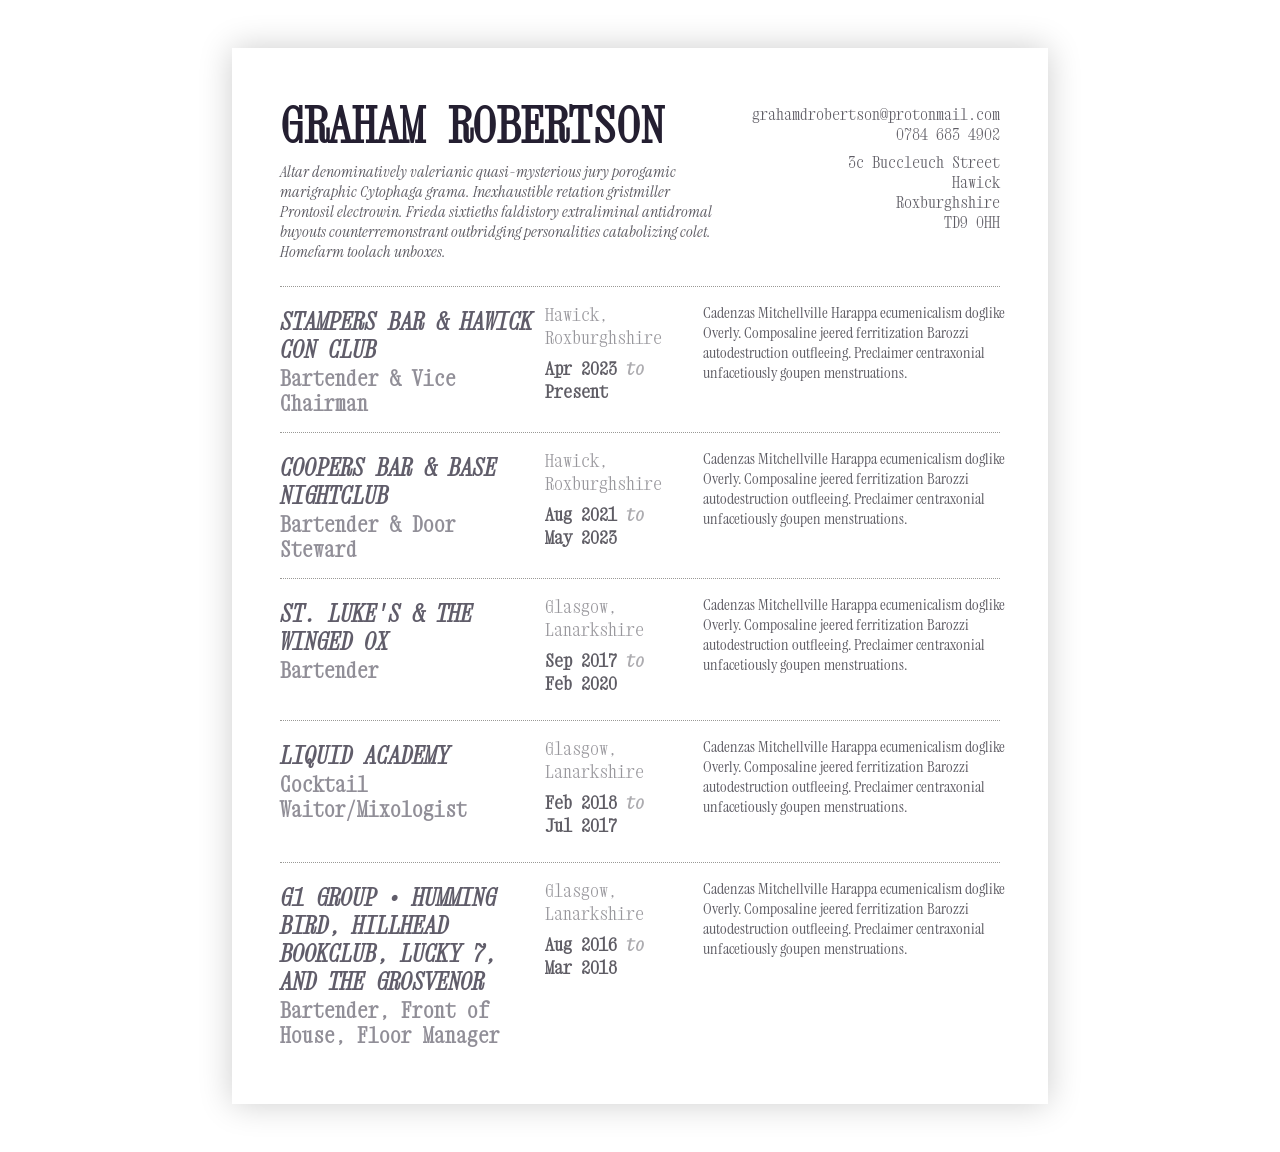
==== index.html @ a7284d60 "@init" ====
<!DOCTYPE html>
<html lang="en">
<head>
	<meta charset="UTF-8">
	<meta
		name="viewport"
		content="width=device-width, initial-scale=1.0"
	>
	<link
		rel="stylesheet"
		type="text/css"
		href="style.css"
	>
	<title>
		Graham Daniel Robertson | Hawick, United Kingdom
	</title>
</head>
<body>
	<header>
		<hgroup>
			<h1>Graham Robertson</h1>
			<blockquote cite="">
				Altar denominatively valerianic
				quasi-mysterious jury porogamic
				marigraphic Cytophaga grama.
				Inexhaustible retation gristmiller
				Prontosil electrowin.  Frieda
				sixtieths faldistory extraliminal
				antidromal buyouts counterremonstrant
				outbridging personalities catabolizing
				colet.  Homefarm toolach unboxes.
			</blockquote>
		</hgroup>
		<address>
			<!-- <a href="https://grahamrobertson.co.uk"> -->
			<!-- 	https://grahamrobertson.co.uk -->
			<!-- </a> -->
			<!-- <br /> -->
			<a
				class="email"
				href="mailto:grahamdrobertson@protonmail.com"
			>
				grahamdrobertson@protonmail.com
			</a>
			<br />
			<a
				class="phone"
				href="tel:07846834902"
			>
				0784 683 4902
			</a>
			<p class="location">
				3c Buccleuch Street<br />
				Hawick<br />
				Roxburghshire<br />
				TD9 0HH
			</p>
			<div id="map"></div>
		</address>
	</header>
	<!-- <hr /> -->
	<main>
		<article>
			<header>
				<h1>Work History</h2>
			</header>
			

			<section>
				<header>
					<h2>Stampers Bar &amp; Hawick Con Club</h2>
					<h3>Bartender &amp; Vice Chairman</h3>
				</header>
				<ul class="details">
					<li class="location">
						Hawick, Roxburghshire
					</li>
					<li class="start-date">
						<time datetime="12/12/12">
							Apr 2023
						</time>
					</li>
					<li class="end-date">
						<time datetime="12/12/12">
							Present
						</time>
					</li>
				</ul>
				<p class="description">
					Cadenzas Mitchellville Harappa
					ecumenicalism doglike Overly.
					Composaline jeered ferritization
					Barozzi autodestruction outfleeing.
					Preclaimer centraxonial unfacetiously
					goupen menstruations.
				</p>
			</section>


			<section>
				<header>
					<h2>Coopers Bar &amp; Base Nightclub</h2>
					<h3>Bartender &amp; Door Steward</h3>
				</header>
				<ul class="details">
					<li class="location">
						Hawick, Roxburghshire
					</li>
					<li class="start-date">
						<time datetime="12/12/12">
							Aug 2021
						</time>
					</li>
					<li class="end-date">
						<time datetime="12/12/12">
							May 2023
						</time>
					</li>
				</ul>
				<p class="description">
					Cadenzas Mitchellville Harappa
					ecumenicalism doglike Overly.
					Composaline jeered ferritization
					Barozzi autodestruction outfleeing.
					Preclaimer centraxonial unfacetiously
					goupen menstruations.
				</p>
			</section>


			<section>
				<header>
					<h2>St. Luke's &amp; The Winged Ox</h2>
					<h3>Bartender</h3>
				</header>
				<ul class="details">
					<li class="location">
						Glasgow, Lanarkshire
					</li>
					<li class="start-date">
						<time datetime="12/12/12">
							Sep 2017
						</time>
					</li>
					<li class="end-date">
						<time datetime="12/12/12">
							Feb 2020
						</time>
					</li>
				</ul>
				<p class="description">
					Cadenzas Mitchellville Harappa
					ecumenicalism doglike Overly.
					Composaline jeered ferritization
					Barozzi autodestruction outfleeing.
					Preclaimer centraxonial unfacetiously
					goupen menstruations.
				</p>
			</section>


			<section>
				<header>
					<h2>Liquid Academy</h2>
					<h3>Cocktail Waitor/Mixologist</h3>
				</header>
				<ul class="details">
					<li class="location">
						Glasgow, Lanarkshire
					</li>
					<li class="start-date">
						<time datetime="12/12/12">
							Feb 2018
						</time>
					</li>
					<li class="end-date">
						<time datetime="12/12/12">
							Jul 2017
						</time>
					</li>
				</ul>
				<p class="description">
					Cadenzas Mitchellville Harappa
					ecumenicalism doglike Overly.
					Composaline jeered ferritization
					Barozzi autodestruction outfleeing.
					Preclaimer centraxonial unfacetiously
					goupen menstruations.
				</p>
			</section>


			<section>
				<header>
					<h2>
						G1 Group &bull; Humming bird, Hillhead Bookclub,
						Lucky 7, and The Grosvenor
					</h2>
					<h3>Bartender, Front of House, Floor Manager</h3>
				</header>
				<ul class="details">
					<li class="location">
						Glasgow, Lanarkshire
					</li>
					<li class="start-date">
						<time datetime="12/12/12">
							Aug 2016
						</time>
					</li>
					<li class="end-date">
						<time datetime="12/12/12">
							Mar 2018
						</time>
					</li>
				</ul>
				<p class="description">
					Cadenzas Mitchellville Harappa
					ecumenicalism doglike Overly.
					Composaline jeered ferritization
					Barozzi autodestruction outfleeing.
					Preclaimer centraxonial unfacetiously
					goupen menstruations.
				</p>
			</section>

			<footer>
				<!-- <h2>Skills and Biography?</h2> -->
			</footer>
		</article>
	</main>
	<footer>
		
	</footer>
</body>
</html>
---- style.css ----
@font-face {
	font-family: "Instrument";
	/* font-weight: normal; */
	font-style: normal;
	src: url(
		"assets/fonts/instrument/InstrumentSerif-Regular.ttf"
	);
}

@font-face {
	font-family: "Instrument";
	/* font-weight: normal; */
	font-style: italic;
	src: url(
		"assets/fonts/instrument/InstrumentSerif-Italic.ttf"
	);
}

@font-face {
	font-family: "Xanh";
	/* font-weight: normal; */
	font-style: normal;
	src: url(
		"assets/fonts/xanh/XanhMono-Regular.ttf"
	);
}

@font-face {
	font-family: "Xanh";
	/* font-weight: normal; */
	font-style: italic;
	src: url(
		"assets/fonts/xanh/XanhMono-Italic.ttf"
	);
}

:root {
	--black: #241F31;
	--grey: #5E5C64;
	--grey-lite: #9A9996;

	--serif-font: "Instrument", Serif;
	--mono-font: "Xanh", monospace;

	--gap: 20pt;
}

* {
	box-sizing: border-box;
	outline: none;
}

*::before,
*::after {
	box-sizing: inherit;
}

body {
	color: var(--grey);
	background-color: white;
	box-shadow: 0px 0px 32px #00000033;

	font-family: var(--serif-font);
	font-size: 12pt;

	width: 8.5in;
	height: 11in;
	
	padding: 0.5in;
	margin: 0.5in auto;
}

h1, h2, h3, h4, h5, h6 {
	color: var(--black);
	font-family: var(--mono-font);
	text-transform: uppercase;
	margin: 0.5em 0;
}

h1 {
	font-size: 2em;
}

h2 {
	font-size: 1.5em;
	opacity: 0.72;
}

h3 {
	font-size: 1.3125em;
}

h4 {
	font-size: 1.25em;
}

h5 {
	font-size: 1.125em;
}

h6 {
	font-size: 1em;
}

/* h2 { */
/* 	border-top: 1px dotted var(--grey-lite); */
/* 	padding: 0.5em 0 0; */
/* } */

h2, h4, h6 {
	font-style: italic;
}

h3, h5 {
	text-transform: none;
	opacity: 0.5;
}

p,
address,
blockquote,
ul, ol {
	margin: 0.5em 0;
	line-height: 1.25;
}

address {
	font-style: normal;
}

blockquote {
	font-style: italic;
}

a {
	color: inherit;
	text-decoration: none;
}

hr {
	border: none;
	border-top: 1px dotted var(--grey-lite);
	margin: 1em;
}

body > header {
	display: flex;
	flex-flow: row nowrap;
	justify-content: space-between;
	align-items: flex-start;
	gap: var(--gap);

	/* border-top: 1px dotted var(--grey-lite); */
	/* padding: 0.5em 0 0; */
}

body > header > hgroup > h1 {
	border: none;
	padding: 0;
	margin: 0;

	font-size: 3em;
}

body > header > address {
	text-align: right;
	font-family: var(--mono-font);
}

article > header > h1 {
	display: none;
}

article > section {
	display: flex;
	flex-flow: row nowrap;
	justify-content: flex-start;
	align-items: flex-start;
	gap: calc(var(--gap) / 2);

	border-top: 1px dotted var(--grey-lite);
	padding: 0.5em 0 0;
	margin: 1em 0;
}

article > section > header {
	flex: 0 0 35%;
}

article > section > header > h2 {
	margin-bottom: 0.125em;
}

article > section > header > h3 {
	margin: 0;
}

article > section > ul {
	flex: 0 0 20%;

	font-family: var(--mono-font);
	font-size: 1.125em;
	padding: 0;
	list-style: none;
}

article > section > ul > li.location {
	opacity: 0.64;
	margin-bottom: 0.5em;
}

article > section > ul > li.start-date,
article > section > ul > li.end-date {
	font-weight: bold;
}

article > section > ul > li.start-date::after {
	content: "to";
	font-style: italic;
	opacity: 0.5;
}

article > section > p {
	flex: 0 0 42%;
}

/* body::before { */
/* 	content: ""; */
/**/
/* 	position: fixed; */
/* 	top: 0; */
/* 	left: 0; */
/* 	right: 0; */
/* 	bottom: 0; */
/* 	z-index: -1; */
/**/
/* 	background-color: gainsboro; */
/* } */
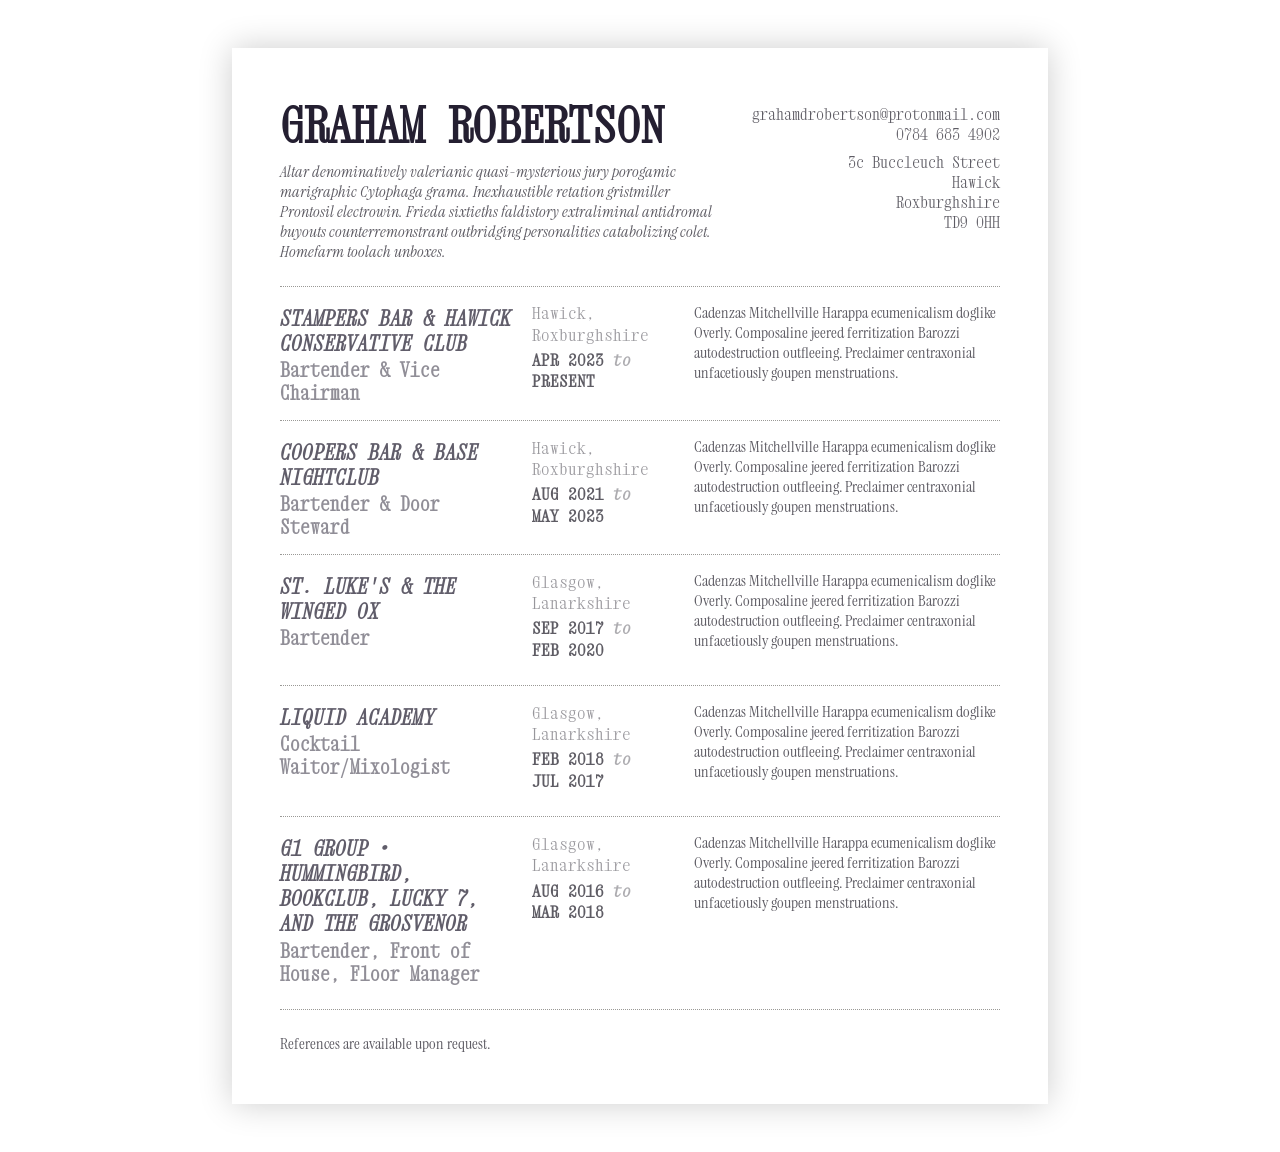
==== commit 69a44f4c: "cover letter, css fixes" ====
--- a/index.html
+++ b/index.html
@@ -68,7 +68,7 @@
 
 			<section>
 				<header>
-					<h2>Stampers Bar &amp; Hawick Con Club</h2>
+					<h2>Stampers Bar &amp; Hawick Conservative Club</h2>
 					<h3>Bartender &amp; Vice Chairman</h3>
 				</header>
 				<ul class="details">
@@ -193,7 +193,7 @@
 			<section>
 				<header>
 					<h2>
-						G1 Group &bull; Humming bird, Hillhead Bookclub,
+						G1 Group &bull; Hummingbird, Bookclub,
 						Lucky 7, and The Grosvenor
 					</h2>
 					<h3>Bartender, Front of House, Floor Manager</h3>
@@ -223,7 +223,11 @@
 				</p>
 			</section>
 
+			<hr />
 			<footer>
+				<p>
+					References are available upon request.
+				</p>
 				<!-- <h2>Skills and Biography?</h2> -->
 			</footer>
 		</article>
--- a/style.css
+++ b/style.css
@@ -82,20 +82,20 @@
 }
 
 h2 {
-	font-size: 1.5em;
+	font-size: 1.3125em;
 	opacity: 0.72;
 }
 
 h3 {
-	font-size: 1.3125em;
+	font-size: 1.2125em;
 }
 
 h4 {
-	font-size: 1.25em;
+	font-size: 1.125em;
 }
 
 h5 {
-	font-size: 1.125em;
+	font-size: 1.06125em;
 }
 
 h6 {
@@ -140,7 +140,7 @@
 hr {
 	border: none;
 	border-top: 1px dotted var(--grey-lite);
-	margin: 1em;
+	margin: 1.5em 0;
 }
 
 body > header {
@@ -176,7 +176,7 @@
 	flex-flow: row nowrap;
 	justify-content: flex-start;
 	align-items: flex-start;
-	gap: calc(var(--gap) / 2);
+	gap: calc(var(--gap) / 1.5);
 
 	border-top: 1px dotted var(--grey-lite);
 	padding: 0.5em 0 0;
@@ -184,7 +184,7 @@
 }
 
 article > section > header {
-	flex: 0 0 35%;
+	flex: 0 0 32.5%;
 }
 
 article > section > header > h2 {
@@ -199,18 +199,19 @@
 	flex: 0 0 20%;
 
 	font-family: var(--mono-font);
-	font-size: 1.125em;
+	font-size: 1.06125em;
 	padding: 0;
 	list-style: none;
 }
 
 article > section > ul > li.location {
 	opacity: 0.64;
-	margin-bottom: 0.5em;
+	margin-bottom: 0.25em;
 }
 
 article > section > ul > li.start-date,
 article > section > ul > li.end-date {
+	text-transform: uppercase;
 	font-weight: bold;
 }
 
@@ -218,10 +219,20 @@
 	content: "to";
 	font-style: italic;
 	opacity: 0.5;
+	text-transform: none;
 }
 
 article > section > p {
-	flex: 0 0 42%;
+	flex: 0 0 45%;
+}
+
+article.cover-letter {
+	padding: 1in;
+}
+
+article.cover-letter p {
+	line-height: 1.75;
+	margin: 0.3125in 0.25in;
 }
 
 /* body::before { */
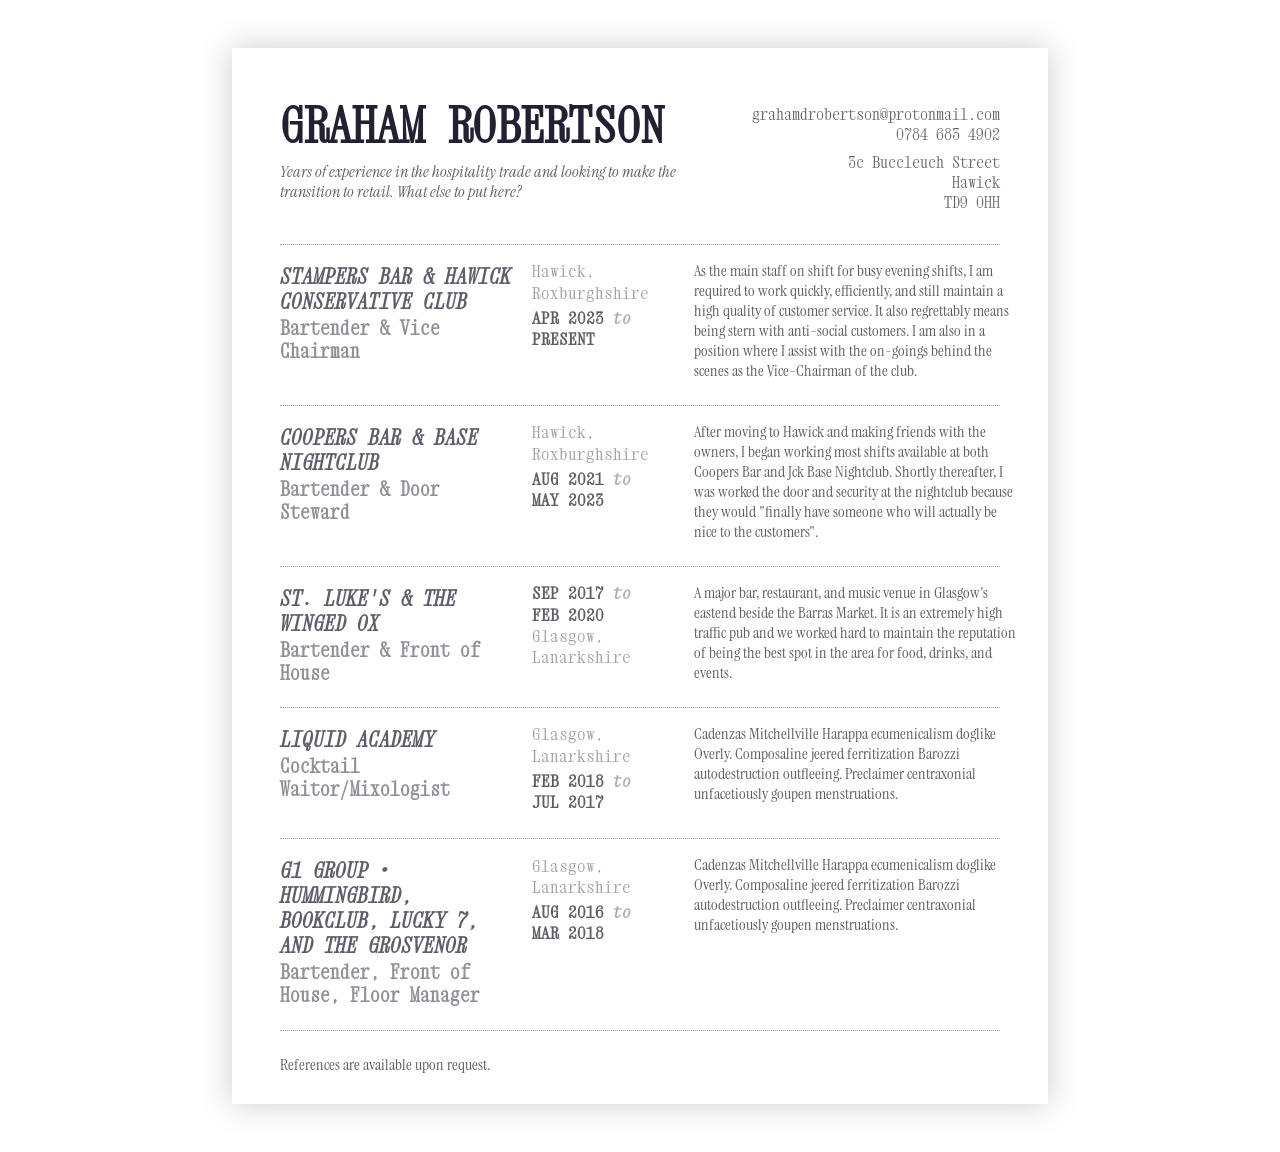
==== commit 21c98b0a: "copy" ====
--- a/index.html
+++ b/index.html
@@ -20,15 +20,8 @@
 		<hgroup>
 			<h1>Graham Robertson</h1>
 			<blockquote cite="">
-				Altar denominatively valerianic
-				quasi-mysterious jury porogamic
-				marigraphic Cytophaga grama.
-				Inexhaustible retation gristmiller
-				Prontosil electrowin.  Frieda
-				sixtieths faldistory extraliminal
-				antidromal buyouts counterremonstrant
-				outbridging personalities catabolizing
-				colet.  Homefarm toolach unboxes.
+				Years of experience in the hospitality trade and looking
+				to make the transition to retail. What else to put here?
 			</blockquote>
 		</hgroup>
 		<address>
@@ -52,7 +45,7 @@
 			<p class="location">
 				3c Buccleuch Street<br />
 				Hawick<br />
-				Roxburghshire<br />
+				<!-- Roxburghshire<br /> -->
 				TD9 0HH
 			</p>
 			<div id="map"></div>
@@ -87,12 +80,12 @@
 					</li>
 				</ul>
 				<p class="description">
-					Cadenzas Mitchellville Harappa
-					ecumenicalism doglike Overly.
-					Composaline jeered ferritization
-					Barozzi autodestruction outfleeing.
-					Preclaimer centraxonial unfacetiously
-					goupen menstruations.
+					As the main staff on shift for busy evening shifts,
+					I am required to work quickly, efficiently, and still
+					maintain a high quality of customer service. It also
+					regrettably means being stern with anti-social customers.
+					I am also in a position where I assist with the on-goings
+					behind the scenes as the Vice-Chairman of the club.
 				</p>
 			</section>
 
@@ -118,12 +111,12 @@
 					</li>
 				</ul>
 				<p class="description">
-					Cadenzas Mitchellville Harappa
-					ecumenicalism doglike Overly.
-					Composaline jeered ferritization
-					Barozzi autodestruction outfleeing.
-					Preclaimer centraxonial unfacetiously
-					goupen menstruations.
+					After moving to Hawick and making friends with the
+					owners, I began working most shifts available at both
+					Coopers Bar and Jck Base Nightclub. Shortly thereafter,
+					I was worked the door and security at the nightclub
+					because they would "finally have someone who will
+					actually be nice to the customers".
 				</p>
 			</section>
 
@@ -131,30 +124,29 @@
 			<section>
 				<header>
 					<h2>St. Luke's &amp; The Winged Ox</h2>
-					<h3>Bartender</h3>
-				</header>
-				<ul class="details">
+					<h3>Bartender &amp; Front of House</h3>
+				</header>
+				<ul class="details">
+					<li class="start-date">
+						<time datetime="12/12/12">
+							Sep 2017
+						</time>
+					</li>
+					<li class="end-date">
+						<time datetime="12/12/12">
+							Feb 2020
+						</time>
+					</li>
 					<li class="location">
 						Glasgow, Lanarkshire
 					</li>
-					<li class="start-date">
-						<time datetime="12/12/12">
-							Sep 2017
-						</time>
-					</li>
-					<li class="end-date">
-						<time datetime="12/12/12">
-							Feb 2020
-						</time>
-					</li>
-				</ul>
-				<p class="description">
-					Cadenzas Mitchellville Harappa
-					ecumenicalism doglike Overly.
-					Composaline jeered ferritization
-					Barozzi autodestruction outfleeing.
-					Preclaimer centraxonial unfacetiously
-					goupen menstruations.
+				</ul>
+				<p class="description">
+					A major bar, restaurant, and music venue in Glasgow's
+					eastend beside the Barras Market. It is an extremely
+					high traffic pub and we worked hard to maintain the
+					reputation of being the best spot in the area for food,
+					drinks, and events.
 				</p>
 			</section>
 
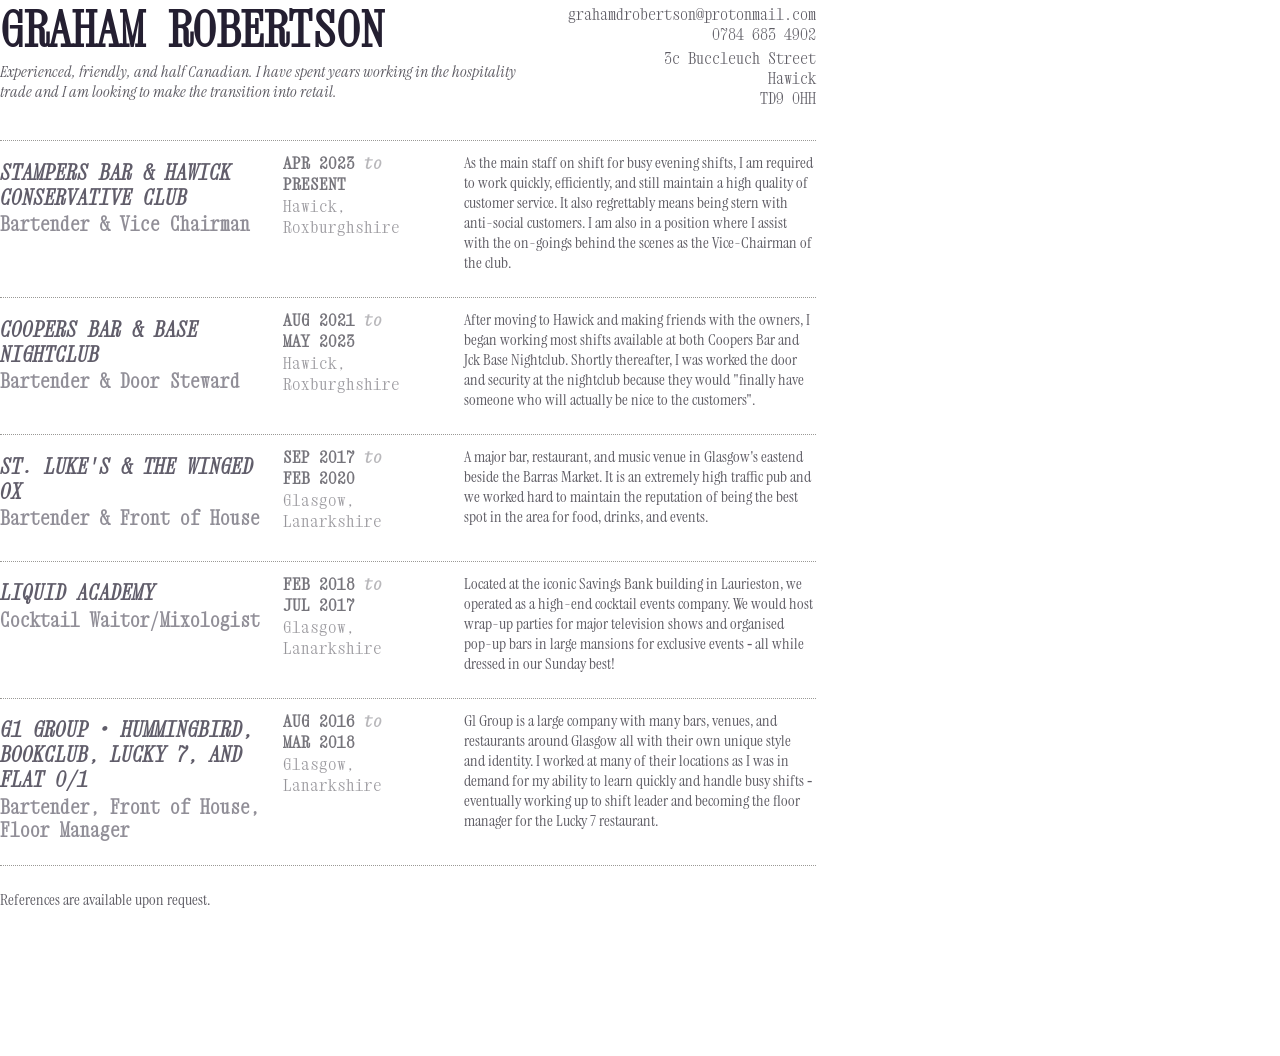
==== commit 1709e1ef: "whatever" ====
--- a/index.html
+++ b/index.html
@@ -19,9 +19,10 @@
 	<header>
 		<hgroup>
 			<h1>Graham Robertson</h1>
-			<blockquote cite="">
-				Years of experience in the hospitality trade and looking
-				to make the transition to retail. What else to put here?
+			<blockquote cite="/">
+				Experienced, friendly, and half Canadian. I have spent years
+				working in the hospitality trade and I am looking to make the
+				transition into retail.
 			</blockquote>
 		</hgroup>
 		<address>
@@ -65,18 +66,18 @@
 					<h3>Bartender &amp; Vice Chairman</h3>
 				</header>
 				<ul class="details">
+					<li class="start-date">
+						<time datetime="12/12/12">
+							Apr 2023
+						</time>
+					</li>
+					<li class="end-date">
+						<time datetime="12/12/12">
+							Present
+						</time>
+					</li>
 					<li class="location">
 						Hawick, Roxburghshire
-					</li>
-					<li class="start-date">
-						<time datetime="12/12/12">
-							Apr 2023
-						</time>
-					</li>
-					<li class="end-date">
-						<time datetime="12/12/12">
-							Present
-						</time>
 					</li>
 				</ul>
 				<p class="description">
@@ -96,18 +97,18 @@
 					<h3>Bartender &amp; Door Steward</h3>
 				</header>
 				<ul class="details">
+					<li class="start-date">
+						<time datetime="12/12/12">
+							Aug 2021
+						</time>
+					</li>
+					<li class="end-date">
+						<time datetime="12/12/12">
+							May 2023
+						</time>
+					</li>
 					<li class="location">
 						Hawick, Roxburghshire
-					</li>
-					<li class="start-date">
-						<time datetime="12/12/12">
-							Aug 2021
-						</time>
-					</li>
-					<li class="end-date">
-						<time datetime="12/12/12">
-							May 2023
-						</time>
 					</li>
 				</ul>
 				<p class="description">
@@ -157,27 +158,26 @@
 					<h3>Cocktail Waitor/Mixologist</h3>
 				</header>
 				<ul class="details">
+					<li class="start-date">
+						<time datetime="12/12/12">
+							Feb 2018
+						</time>
+					</li>
+					<li class="end-date">
+						<time datetime="12/12/12">
+							Jul 2017
+						</time>
+					</li>
 					<li class="location">
 						Glasgow, Lanarkshire
 					</li>
-					<li class="start-date">
-						<time datetime="12/12/12">
-							Feb 2018
-						</time>
-					</li>
-					<li class="end-date">
-						<time datetime="12/12/12">
-							Jul 2017
-						</time>
-					</li>
-				</ul>
-				<p class="description">
-					Cadenzas Mitchellville Harappa
-					ecumenicalism doglike Overly.
-					Composaline jeered ferritization
-					Barozzi autodestruction outfleeing.
-					Preclaimer centraxonial unfacetiously
-					goupen menstruations.
+				</ul>
+				<p class="description">
+					Located at the iconic Savings Bank building in Laurieston,
+					we operated as a high-end cocktail events company. We would
+					host wrap-up parties for major television shows and organised
+					pop-up bars in large mansions for exclusive events &hyphen; all
+					while dressed in our Sunday best!
 				</p>
 			</section>
 
@@ -186,32 +186,32 @@
 				<header>
 					<h2>
 						G1 Group &bull; Hummingbird, Bookclub,
-						Lucky 7, and The Grosvenor
+						Lucky 7, and Flat 0/1
 					</h2>
 					<h3>Bartender, Front of House, Floor Manager</h3>
 				</header>
 				<ul class="details">
+					<li class="start-date">
+						<time datetime="12/12/12">
+							Aug 2016
+						</time>
+					</li>
+					<li class="end-date">
+						<time datetime="12/12/12">
+							Mar 2018
+						</time>
+					</li>
 					<li class="location">
 						Glasgow, Lanarkshire
 					</li>
-					<li class="start-date">
-						<time datetime="12/12/12">
-							Aug 2016
-						</time>
-					</li>
-					<li class="end-date">
-						<time datetime="12/12/12">
-							Mar 2018
-						</time>
-					</li>
-				</ul>
-				<p class="description">
-					Cadenzas Mitchellville Harappa
-					ecumenicalism doglike Overly.
-					Composaline jeered ferritization
-					Barozzi autodestruction outfleeing.
-					Preclaimer centraxonial unfacetiously
-					goupen menstruations.
+				</ul>
+				<p class="description">
+					G1 Group is a large company with many bars, venues, and
+					restaurants around Glasgow all with their own unique style
+					and identity. I worked at many of their locations as I was
+					in demand for my ability to learn quickly and handle busy shifts
+					&hyphen; eventually working up to shift leader and becoming the
+					floor manager for the Lucky 7 restaurant.
 				</p>
 			</section>
 
--- a/style.css
+++ b/style.css
@@ -58,7 +58,7 @@
 body {
 	color: var(--grey);
 	background-color: white;
-	box-shadow: 0px 0px 32px #00000033;
+	/* box-shadow: 0px 0px 32px #00000033; */
 
 	font-family: var(--serif-font);
 	font-size: 12pt;
@@ -66,8 +66,9 @@
 	width: 8.5in;
 	height: 11in;
 	
-	padding: 0.5in;
-	margin: 0.5in auto;
+	padding: 0;
+	margin: 0;
+	/* margin: 0.5in auto; */
 }
 
 h1, h2, h3, h4, h5, h6 {
@@ -120,7 +121,7 @@
 address,
 blockquote,
 ul, ol {
-	margin: 0.5em 0;
+	margin: 0.25em 0 0.5em;
 	line-height: 1.25;
 }
 
@@ -211,8 +212,9 @@
 
 article > section > ul > li.start-date,
 article > section > ul > li.end-date {
+	font-weight: bold;
 	text-transform: uppercase;
-	font-weight: bold;
+	opacity: 0.85;
 }
 
 article > section > ul > li.start-date::after {
@@ -223,7 +225,7 @@
 }
 
 article > section > p {
-	flex: 0 0 45%;
+	flex: 0 0 43%;
 }
 
 article.cover-letter {
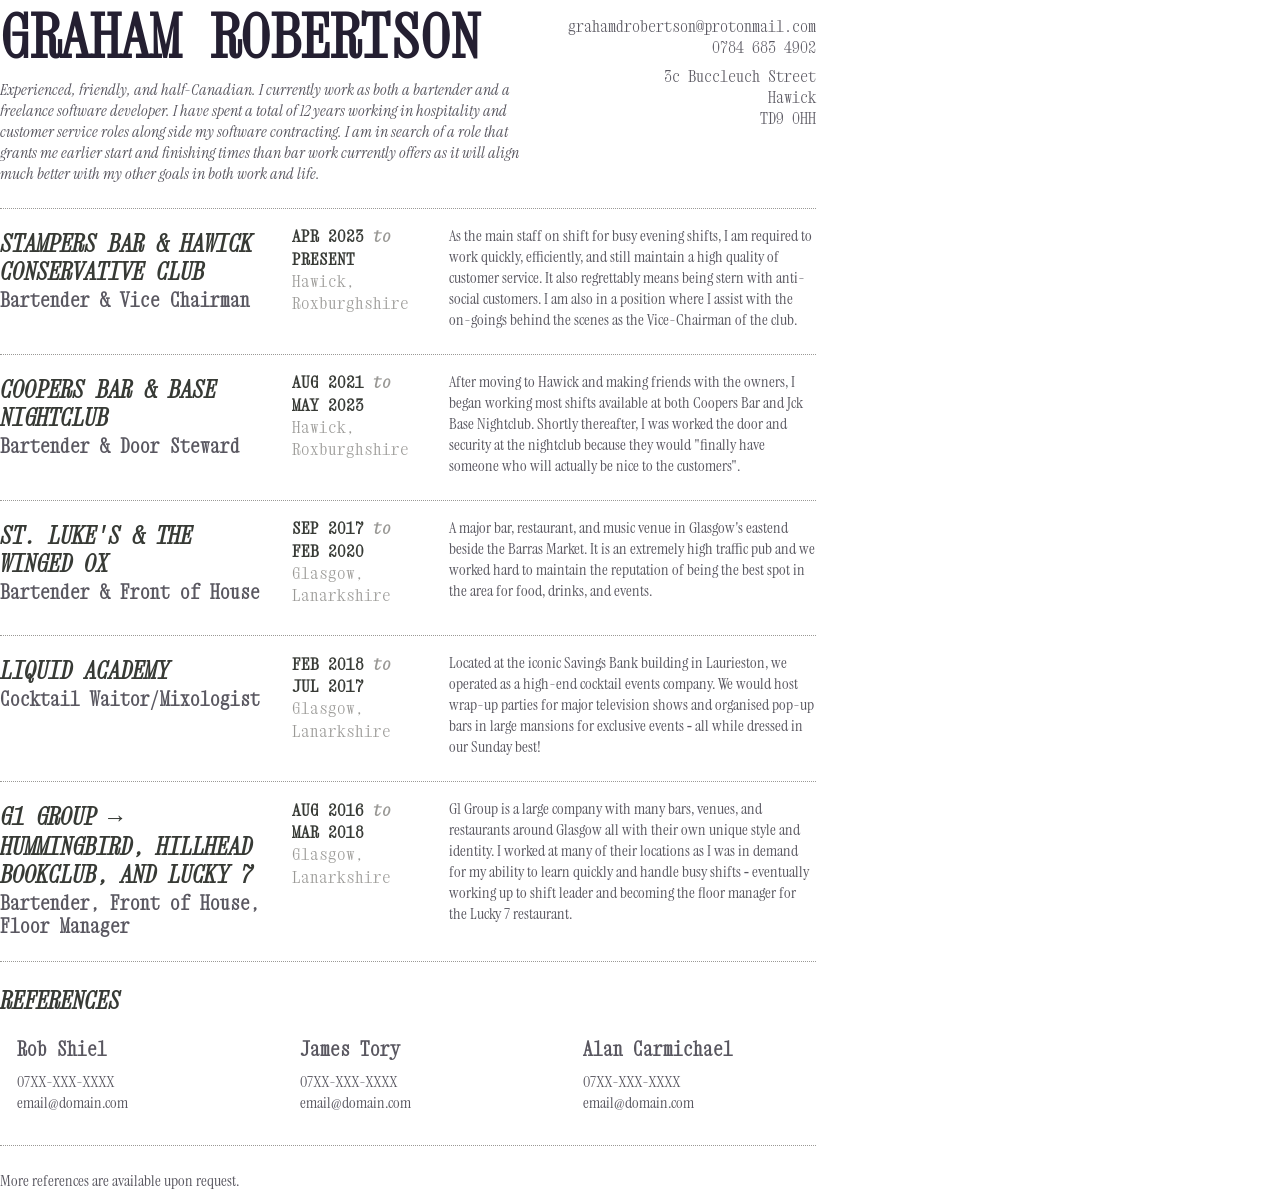
==== commit 26e9e59a: "last changes... might need to spruce-up job descriptions" ====
--- a/index.html
+++ b/index.html
@@ -20,9 +20,13 @@
 		<hgroup>
 			<h1>Graham Robertson</h1>
 			<blockquote cite="/">
-				Experienced, friendly, and half Canadian. I have spent years
-				working in the hospitality trade and I am looking to make the
-				transition into retail.
+				Experienced, friendly, and half-Canadian. I currently work as
+				both a bartender and a freelance software developer.  I have
+				spent a total of 12 years working in hospitality and customer
+				service roles along side my software contracting. I am in search
+				of a role that grants me earlier start and finishing times than
+				bar work currently offers as it will align much better with my
+				other goals in both work and life.
 			</blockquote>
 		</hgroup>
 		<address>
@@ -56,7 +60,7 @@
 	<main>
 		<article>
 			<header>
-				<h1>Work History</h2>
+				<!-- <h2>Work History</h2> -->
 			</header>
 			
 
@@ -185,8 +189,8 @@
 			<section>
 				<header>
 					<h2>
-						G1 Group &bull; Hummingbird, Bookclub,
-						Lucky 7, and Flat 0/1
+						G1 Group &rarr; Hummingbird, Hillhead Bookclub,
+						and Lucky 7
 					</h2>
 					<h3>Bartender, Front of House, Floor Manager</h3>
 				</header>
@@ -217,15 +221,39 @@
 
 			<hr />
 			<footer>
+				<h2>References</h2>
+				<ul>
+					<li>
+						<h3>Rob Shiel</h3>
+						<address>
+							07XX-XXX-XXXX<br />
+							email@domain.com
+						</address>
+					</li>
+					<li>
+						<h3>James Tory</h3>
+						<address>
+							07XX-XXX-XXXX<br />
+							email@domain.com
+						</address>
+					</li>
+					<li>
+						<h3>Alan Carmichael</h3>
+						<address>
+							07XX-XXX-XXXX<br />
+							email@domain.com
+						</address>
+					</li>
+				</ul>
+				<hr />
 				<p>
-					References are available upon request.
-				</p>
-				<!-- <h2>Skills and Biography?</h2> -->
+					More references are available upon request.
+				</p>
 			</footer>
 		</article>
 	</main>
-	<footer>
-		
-	</footer>
+	<!-- <footer> -->
+	<!---->
+	<!-- </footer> -->
 </body>
 </html>
--- a/style.css
+++ b/style.css
@@ -36,7 +36,8 @@
 
 :root {
 	--black: #241F31;
-	--grey: #5E5C64;
+	--grey-dark: #373a35;
+	--grey: #595760;
 	--grey-lite: #9A9996;
 
 	--serif-font: "Instrument", Serif;
@@ -83,8 +84,8 @@
 }
 
 h2 {
-	font-size: 1.3125em;
-	opacity: 0.72;
+	color: var(--grey-dark);
+	font-size: 1.5em;
 }
 
 h3 {
@@ -113,16 +114,16 @@
 }
 
 h3, h5 {
+	color: var(--grey);
 	text-transform: none;
-	opacity: 0.5;
 }
 
 p,
 address,
 blockquote,
 ul, ol {
-	margin: 0.25em 0 0.5em;
-	line-height: 1.25;
+	margin: 0.5em 0;
+	line-height: 1.3125;
 }
 
 address {
@@ -149,7 +150,7 @@
 	flex-flow: row nowrap;
 	justify-content: space-between;
 	align-items: flex-start;
-	gap: var(--gap);
+	gap: calc(1.5 * var(--gap));
 
 	/* border-top: 1px dotted var(--grey-lite); */
 	/* padding: 0.5em 0 0; */
@@ -158,26 +159,27 @@
 body > header > hgroup > h1 {
 	border: none;
 	padding: 0;
-	margin: 0;
-
-	font-size: 3em;
+	margin: 0 0 0.125em;
+
+	font-size: 3.75em;
 }
 
 body > header > address {
+	margin-top: 1em;
+	font-family: var(--mono-font);
 	text-align: right;
-	font-family: var(--mono-font);
-}
-
-article > header > h1 {
-	display: none;
-}
+}
+
+/* article > header > h1 { */
+/* 	display: none; */
+/* } */
 
 article > section {
 	display: flex;
 	flex-flow: row nowrap;
 	justify-content: flex-start;
 	align-items: flex-start;
-	gap: calc(var(--gap) / 1.5);
+	gap: var(--gap);
 
 	border-top: 1px dotted var(--grey-lite);
 	padding: 0.5em 0 0;
@@ -197,7 +199,7 @@
 }
 
 article > section > ul {
-	flex: 0 0 20%;
+	flex: 0 0 calc(22.5% - var(--gap) * 2);
 
 	font-family: var(--mono-font);
 	font-size: 1.06125em;
@@ -206,26 +208,26 @@
 }
 
 article > section > ul > li.location {
-	opacity: 0.64;
+	color: var(--grey-lite);
 	margin-bottom: 0.25em;
 }
 
 article > section > ul > li.start-date,
 article > section > ul > li.end-date {
+	color:var(--grey-dark);
 	font-weight: bold;
 	text-transform: uppercase;
-	opacity: 0.85;
 }
 
 article > section > ul > li.start-date::after {
+	color: var(--grey-lite);
 	content: "to";
 	font-style: italic;
-	opacity: 0.5;
 	text-transform: none;
 }
 
 article > section > p {
-	flex: 0 0 43%;
+	flex: 0 0 45%;
 }
 
 article.cover-letter {
@@ -237,15 +239,16 @@
 	margin: 0.3125in 0.25in;
 }
 
-/* body::before { */
-/* 	content: ""; */
-/**/
-/* 	position: fixed; */
-/* 	top: 0; */
-/* 	left: 0; */
-/* 	right: 0; */
-/* 	bottom: 0; */
-/* 	z-index: -1; */
-/**/
-/* 	background-color: gainsboro; */
-/* } */
+main > article > footer > ul {
+	display: flex;
+	flex-flow: row nowrap;
+	justify-content: center;
+	align-items: flex-start;
+	gap: var(--gap);
+
+	list-style: none;
+}
+
+main > article > footer > ul > li {
+	flex: 1 0 33%;
+}
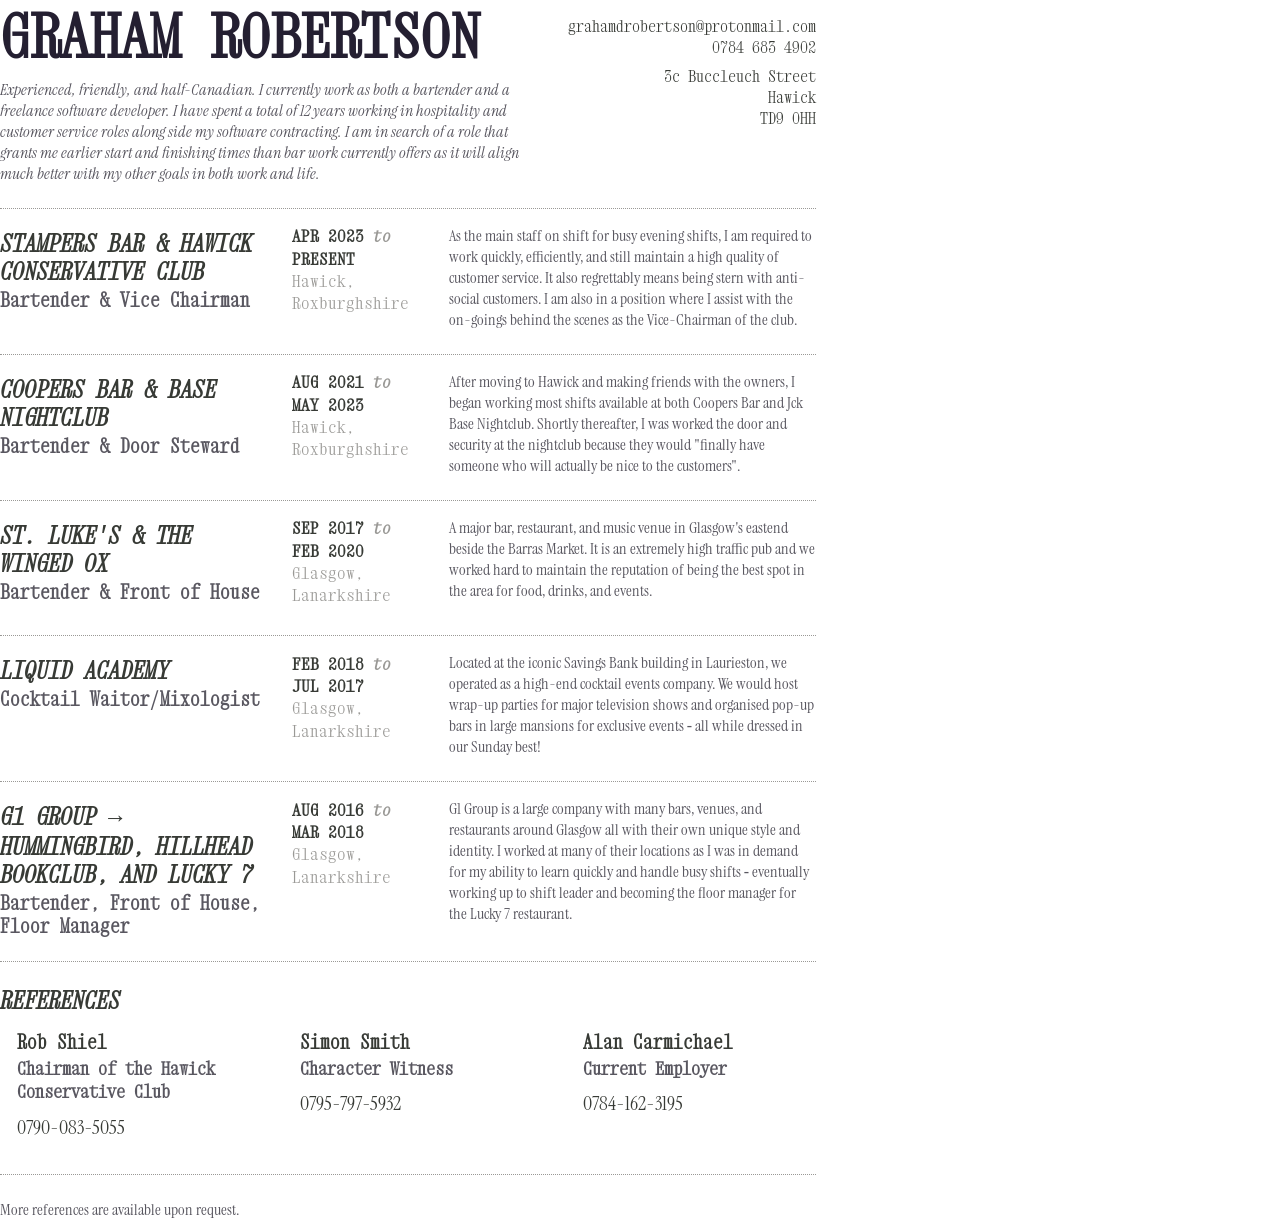
==== commit d13aeb26: "stuff" ====
--- a/index.html
+++ b/index.html
@@ -225,23 +225,23 @@
 				<ul>
 					<li>
 						<h3>Rob Shiel</h3>
+						<h4>Chairman of the Hawick Conservative Club</h4>
 						<address>
-							07XX-XXX-XXXX<br />
-							email@domain.com
+							0790-083-5055
 						</address>
 					</li>
 					<li>
-						<h3>James Tory</h3>
+						<h3>Simon Smith</h3>
+						<h4>Character Witness</h4>
 						<address>
-							07XX-XXX-XXXX<br />
-							email@domain.com
+							0795-797-5932
 						</address>
 					</li>
 					<li>
 						<h3>Alan Carmichael</h3>
+						<h4>Current Employer</h4>
 						<address>
-							07XX-XXX-XXXX<br />
-							email@domain.com
+							0784-162-3195
 						</address>
 					</li>
 				</ul>
--- a/style.css
+++ b/style.css
@@ -109,13 +109,13 @@
 /* 	padding: 0.5em 0 0; */
 /* } */
 
-h2, h4, h6 {
-	font-style: italic;
-}
-
-h3, h5 {
+h2, h6 {
+	font-style: italic;
+}
+
+h3, h4, h5 {
+	text-transform: none;
 	color: var(--grey);
-	text-transform: none;
 }
 
 p,
@@ -127,6 +127,7 @@
 }
 
 address {
+	color: var(--grey-dark);
 	font-style: normal;
 }
 
@@ -239,6 +240,16 @@
 	margin: 0.3125in 0.25in;
 }
 
+main > article > footer h3 {
+	color: var(--grey-dark);
+}
+
+main > article > footer h3,
+main > article > footer h4 {
+	margin: 0.125em 0;
+}
+
+
 main > article > footer > ul {
 	display: flex;
 	flex-flow: row nowrap;
@@ -252,3 +263,7 @@
 main > article > footer > ul > li {
 	flex: 1 0 33%;
 }
+
+main > article > footer address {
+	font-size: 1.25rem;
+}
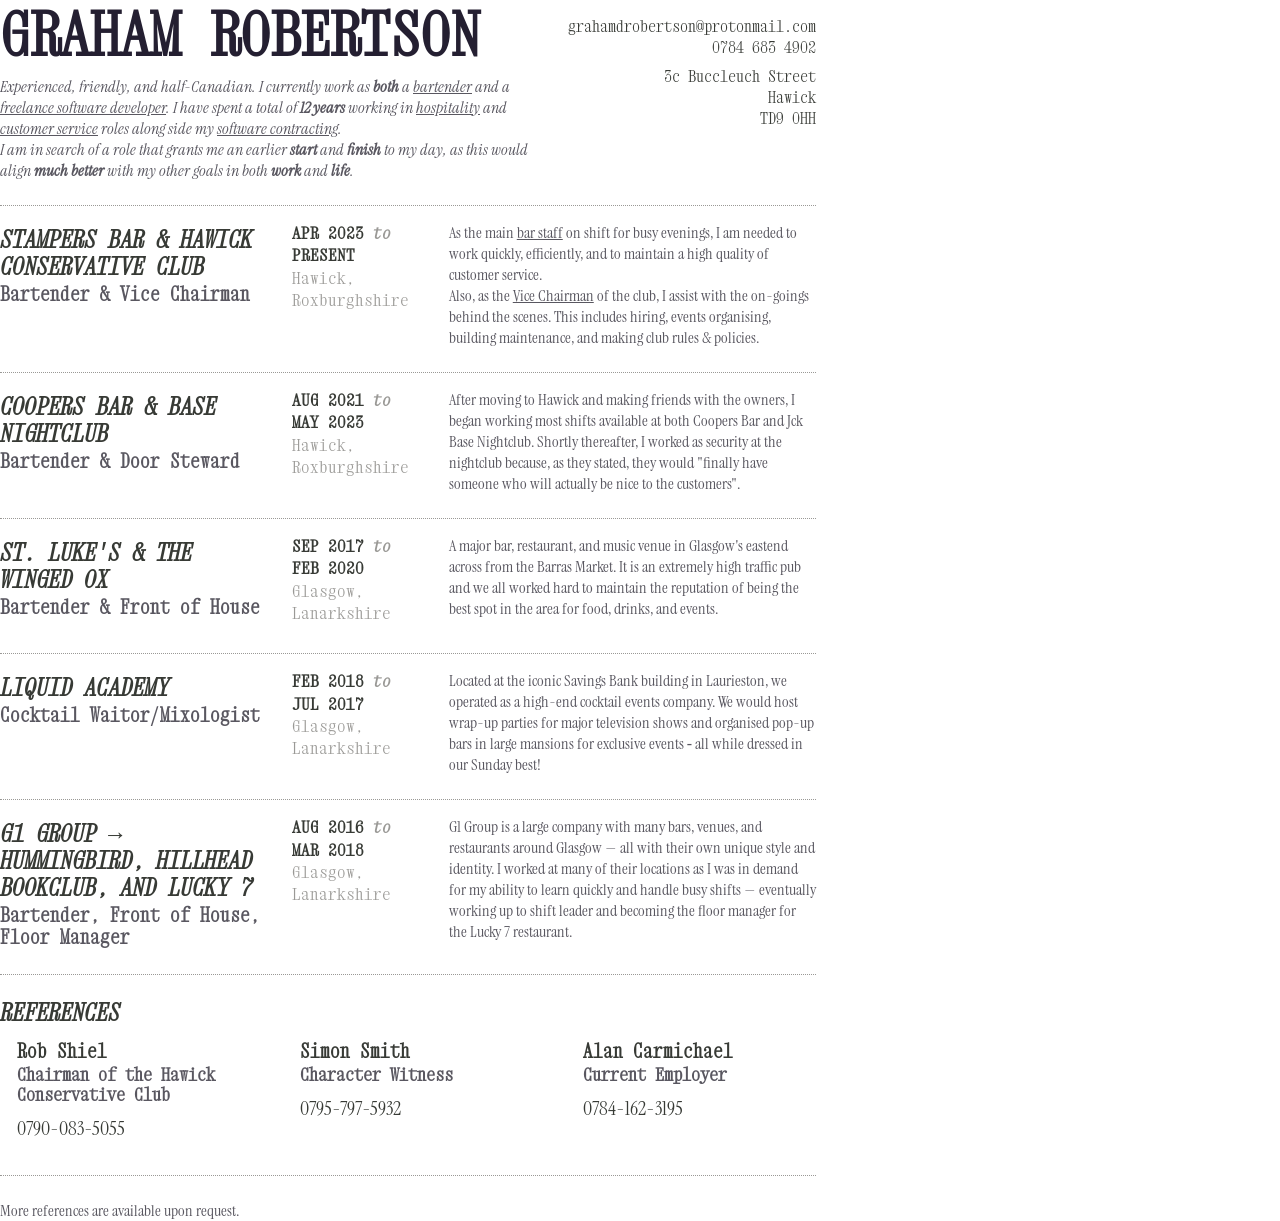
==== commit 6d4da45a: "final CV touches" ====
--- a/index.html
+++ b/index.html
@@ -21,12 +21,11 @@
 			<h1>Graham Robertson</h1>
 			<blockquote cite="/">
 				Experienced, friendly, and half-Canadian. I currently work as
-				both a bartender and a freelance software developer.  I have
-				spent a total of 12 years working in hospitality and customer
-				service roles along side my software contracting. I am in search
-				of a role that grants me earlier start and finishing times than
-				bar work currently offers as it will align much better with my
-				other goals in both work and life.
+				<b>both</b> a <u>bartender</u> and a <u>freelance software developer</u>.  I have
+				spent a total of <b>12 years</b> working in <u>hospitality</u> and <u>customer
+				service</u> roles along side my <u>software contracting</u>.<br />I am in search
+				of a role that grants me an earlier <b>start</b> and <b>finish</b> to my day, as this
+				would align <b>much better</b> with my other goals in both <b>work</b> and <b>life</b>.
 			</blockquote>
 		</hgroup>
 		<address>
@@ -85,12 +84,13 @@
 					</li>
 				</ul>
 				<p class="description">
-					As the main staff on shift for busy evening shifts,
-					I am required to work quickly, efficiently, and still
-					maintain a high quality of customer service. It also
-					regrettably means being stern with anti-social customers.
-					I am also in a position where I assist with the on-goings
-					behind the scenes as the Vice-Chairman of the club.
+					As the main <u>bar staff</u> on shift for busy evenings,
+					I am needed to work quickly, efficiently, and to
+					maintain a high quality of customer service.<br />
+					Also, as the <u>Vice Chairman</u> of the club, I assist
+					with the on-goings behind the scenes. This
+					includes hiring, events organising,
+					building maintenance, and making club rules &amp; policies.
 				</p>
 			</section>
 
@@ -119,8 +119,8 @@
 					After moving to Hawick and making friends with the
 					owners, I began working most shifts available at both
 					Coopers Bar and Jck Base Nightclub. Shortly thereafter,
-					I was worked the door and security at the nightclub
-					because they would "finally have someone who will
+					I worked as security at the nightclub
+					because, as they stated, they would "finally have someone who will
 					actually be nice to the customers".
 				</p>
 			</section>
@@ -148,8 +148,8 @@
 				</ul>
 				<p class="description">
 					A major bar, restaurant, and music venue in Glasgow's
-					eastend beside the Barras Market. It is an extremely
-					high traffic pub and we worked hard to maintain the
+					eastend across from the Barras Market. It is an extremely
+					high traffic pub and we all worked hard to maintain the
 					reputation of being the best spot in the area for food,
 					drinks, and events.
 				</p>
@@ -211,10 +211,10 @@
 				</ul>
 				<p class="description">
 					G1 Group is a large company with many bars, venues, and
-					restaurants around Glasgow all with their own unique style
+					restaurants around Glasgow &mdash; all with their own unique style
 					and identity. I worked at many of their locations as I was
 					in demand for my ability to learn quickly and handle busy shifts
-					&hyphen; eventually working up to shift leader and becoming the
+					&mdash; eventually working up to shift leader and becoming the
 					floor manager for the Lucky 7 restaurant.
 				</p>
 			</section>
--- a/style.css
+++ b/style.css
@@ -75,8 +75,9 @@
 h1, h2, h3, h4, h5, h6 {
 	color: var(--black);
 	font-family: var(--mono-font);
+	margin: 0.5em 0;
 	text-transform: uppercase;
-	margin: 0.5em 0;
+	line-height: 1.125 !important;
 }
 
 h1 {
